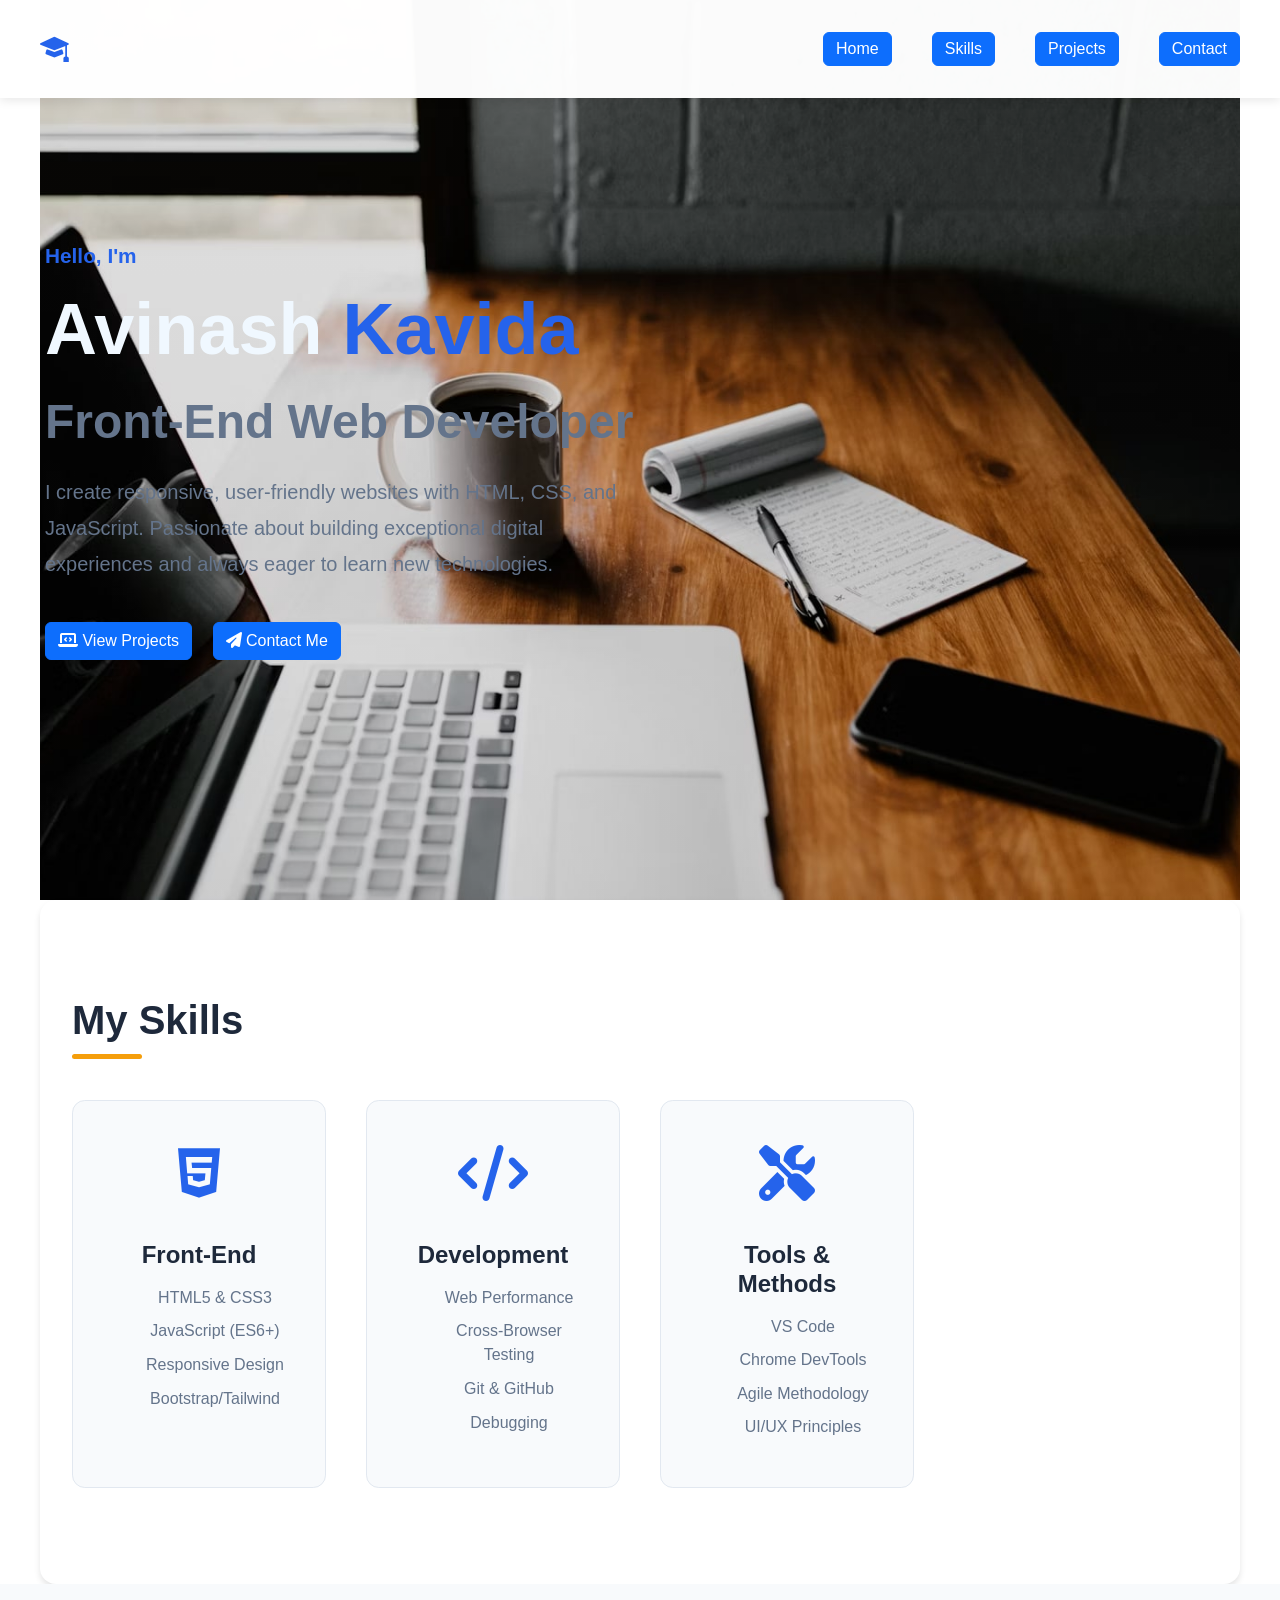
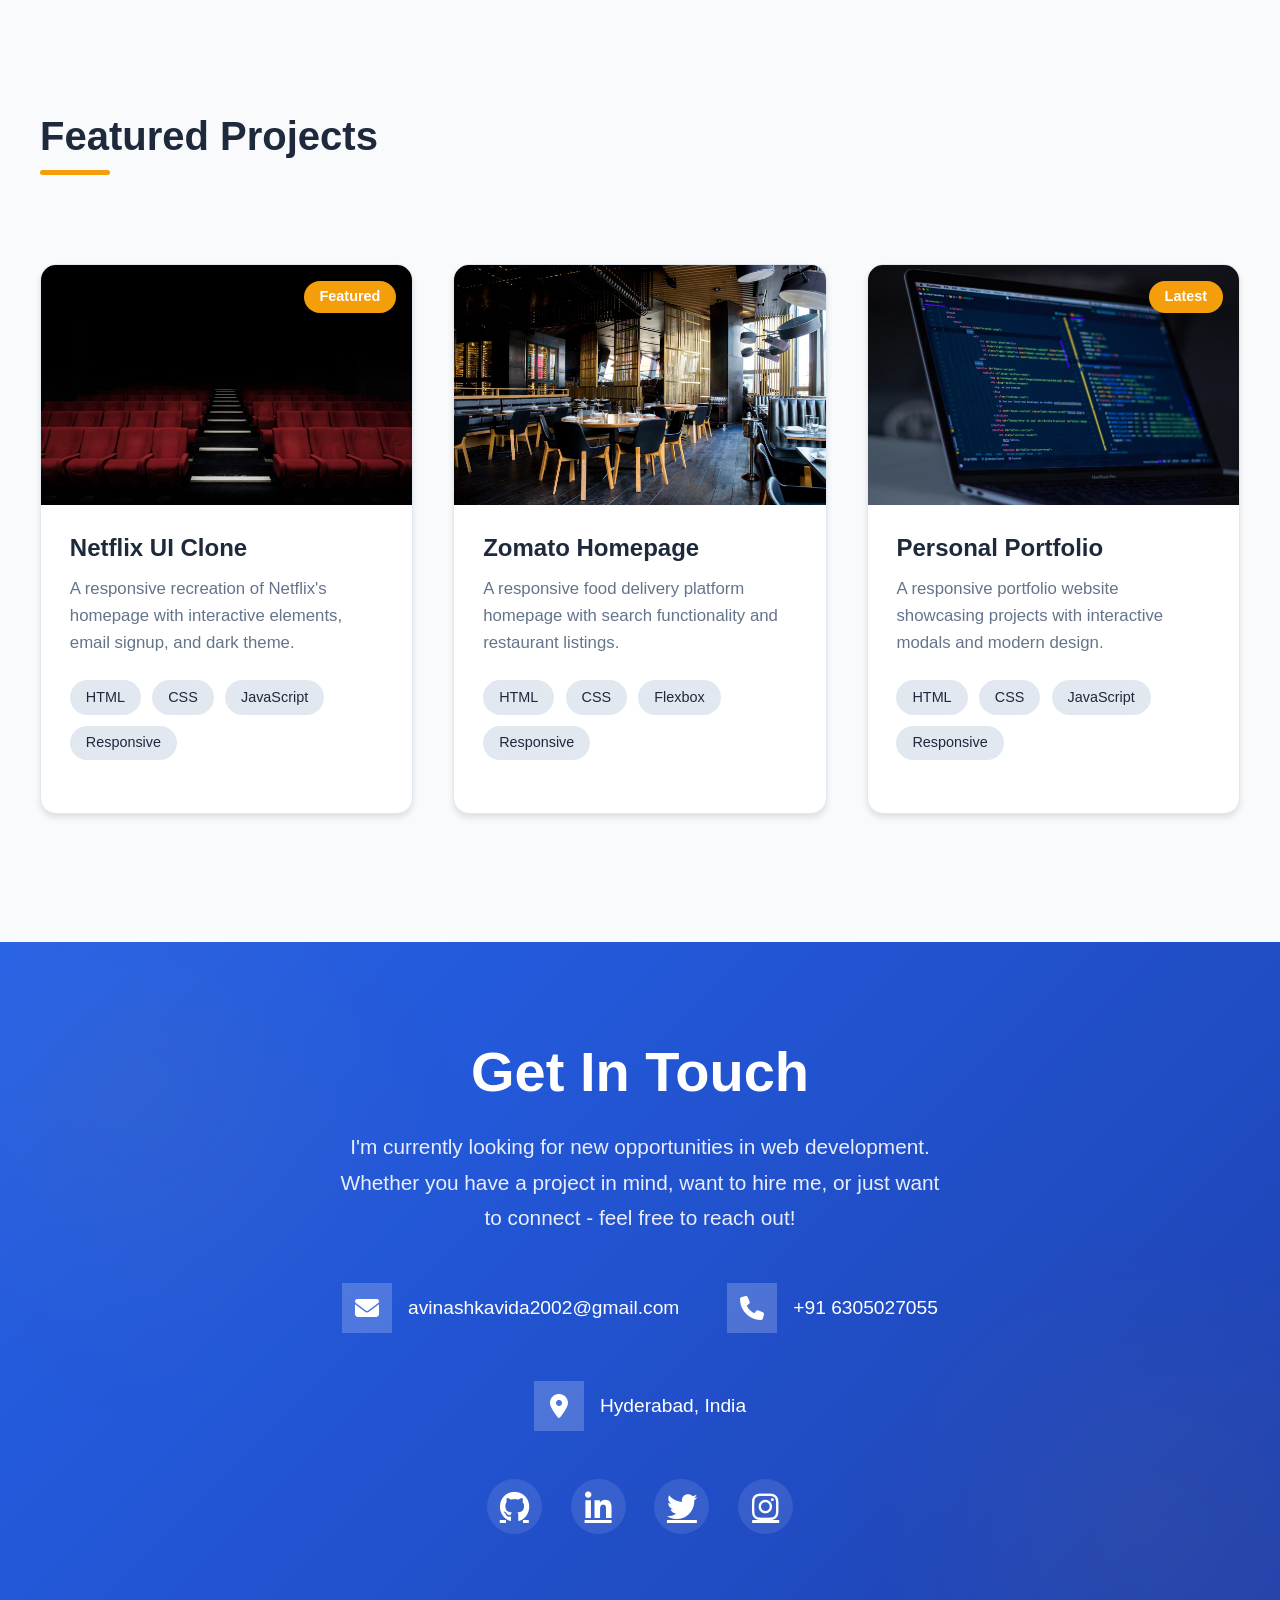
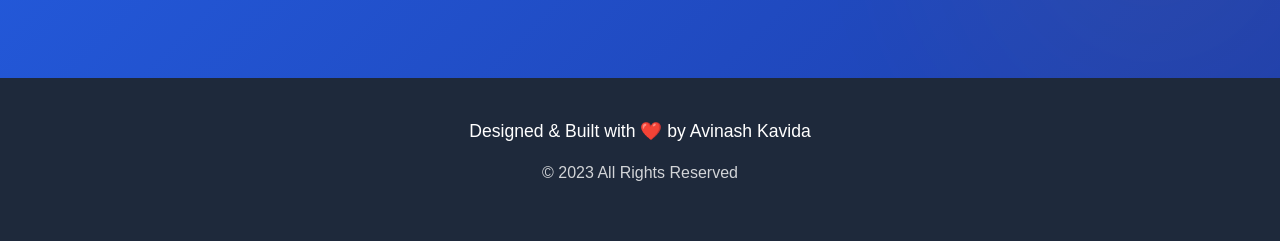
==== portfolio/index.html @ 7bfb9f27 "initial commit" ====
<!DOCTYPE html>
<html lang="en">
<head>
   <meta charset="UTF-8">
    <meta name="viewport" content="width=device-width, initial-scale=1.0">
    <title>Avinash Kavida | Web Developer</title>
    <link rel="stylesheet" href="https://cdnjs.cloudflare.com/ajax/libs/font-awesome/6.4.0/css/all.min.css">
    <link rel="stylesheet" href="/portfolio/style.css">
    <link href="https://cdn.jsdelivr.net/npm/bootstrap@5.3.6/dist/css/bootstrap.min.css" rel="stylesheet" integrity="sha384-4Q6Gf2aSP4eDXB8Miphtr37CMZZQ5oXLH2yaXMJ2w8e2ZtHTl7GptT4jmndRuHDT" crossorigin="anonymous">
    <script src="https://cdn.jsdelivr.net/npm/bootstrap@5.3.6/dist/js/bootstrap.bundle.min.js" integrity="sha384-j1CDi7MgGQ12Z7Qab0qlWQ/Qqz24Gc6BM0thvEMVjHnfYGF0rmFCozFSxQBxwHKO" crossorigin="anonymous"></script>
    <link rel="stylesheet" href="https://cdn.jsdelivr.net/npm/bootstrap-icons@1.10.5/font/bootstrap-icons.css">

</head>
<body>
    <!-- Header -->
     <header>
  <nav class="navbar">
    <div class="logo">
      <i class="bi bi-mortarboard-fill"></i>
        <a href=""></a>
    </div>
    <div class="nav-links">
      <a href="#hero"><button class="btn btn-primary py-1">Home</button></a>
      <a href="#skills"><button class="btn btn-primary py-1">Skills</button></a>
      <a href="#projects"><button class="btn btn-primary py-1">Projects</button></a>
      <a href="#contact"><button class="btn btn-primary py-1">Contact</button></a>
    </div>
  </nav>
</header>
 
     
      <!-- Hero Section -->
    <section id="hero">
        <div class="hero-content">
            <p class="hero-subtitle">Hello, I'm</p>
            <h1 class="hero-title">Avinash <span class="hero-highlight">Kavida</span></h1>
            <h2 class="hero-title" style="font-size: clamp(1.8rem, 5vw, 3rem); color: var(--gray)">
                Front-End Web Developer
            </h2>
            <p class="hero-description">
                I create responsive, user-friendly websites with HTML, CSS, and JavaScript. 
                Passionate about building exceptional digital experiences and always eager to learn new technologies.
            </p>
            <div>
                <a href="#projects" class="btn btn-primary">
                    <i class="fas fa-laptop-code"></i> View Projects
                </a>
                <a href="#contact" class="btn btn-outline btn-primary">
                    <i class="fas fa-paper-plane"></i> Contact Me
                </a>
            </div>
        </div>
    </section>
      <!-- Skills Section -->
    <section id="skills">
        <div class="projects-container">
            <h2 class="section-title">My Skills</h2>
            <div class="skills-grid">
                <div class="skill-card">
                    <div class="skill-icon">
                        <i class="fab fa-html5"></i>
                    </div>
                    <h3 class="skill-title">Front-End</h3>
                    <ul class="skill-list">
                        <li>HTML5 & CSS3</li>
                        <li>JavaScript (ES6+)</li>
                        <li>Responsive Design</li>
                        <li>Bootstrap/Tailwind</li>
                    </ul>
                </div>
                
                <div class="skill-card">
                    <div class="skill-icon">
                        <i class="fas fa-code"></i>
                    </div>
                    <h3 class="skill-title">Development</h3>
                    <ul class="skill-list">
                        <li>Web Performance</li>
                        <li>Cross-Browser Testing</li>
                        <li>Git & GitHub</li>
                        <li>Debugging</li>
                    </ul>
                </div>
                
                <div class="skill-card">
                    <div class="skill-icon">
                        <i class="fas fa-tools"></i>
                    </div>
                    <h3 class="skill-title">Tools & Methods</h3>
                    <ul class="skill-list">
                        <li>VS Code</li>
                        <li>Chrome DevTools</li>
                        <li>Agile Methodology</li>
                        <li>UI/UX Principles</li>
                    </ul>
                </div>
            </div>
        </div>
    </section>
    <!-- Adding for Test-->
    <!-- Projects Section -->
    <section id="projects">
        <div class="projects-container">
            <h2 class="section-title">Featured Projects</h2>
            <div class="projects-grid">
                <!-- Netflix Clone -->
                <div class="project-card" onclick="openModal('netflix')">
                    <div class="project-badge">Featured</div>
                    <div class="project-image">
                        <img src="image/netflix.jpg" alt="">" alt="Netflix Clone">
                        <div class="project-overlay">
                            <h3>View Details</h3>
                        </div>
                    </div>
                    <div class="project-content">
                        <h3 class="project-title">Netflix UI Clone</h3>
                        <p class="project-description">
                            A responsive recreation of Netflix's homepage with interactive elements, 
                            email signup, and dark theme.
                        </p>
                        <div class="project-tech">
                            <span>HTML</span>
                            <span>CSS</span>
                            <span>JavaScript</span>
                            <span>Responsive</span>
                        </div>
                    </div>
                </div>

                <!-- Zomato Clone -->
                <div class="project-card" onclick="openModal('zomato')">
                    <div class="project-image">
                        <img src="image/zomato.jpg" alt="Zomato Clone">
                        <div class="project-overlay">
                            <h3>View Details</h3>
                        </div>
                    </div>
                    <div class="project-content">
                        <h3 class="project-title">Zomato Homepage</h3>
                        <p class="project-description">
                            A responsive food delivery platform homepage with search functionality 
                            and restaurant listings.
                        </p>
                        <div class="project-tech">
                            <span>HTML</span>
                            <span>CSS</span>
                            <span>Flexbox</span>
                            <span>Responsive</span>
                        </div>
                    </div>
                </div>

                <!-- Portfolio -->
                <div class="project-card" onclick="openModal('portfolio')">
                    <div class="project-badge">Latest</div>
                    <div class="project-image">
                        <img src="image/Portfolio.jpg" alt="Portfolio">
                        <div class="project-overlay">
                            <h3>View Details</h3>
                        </div>
                    </div>
                    <div class="project-content">
                        <h3 class="project-title">Personal Portfolio</h3>
                        <p class="project-description">
                            A responsive portfolio website showcasing projects with interactive modals 
                            and modern design.
                        </p>
                        <div class="project-tech">
                            <span>HTML</span>
                            <span>CSS</span>
                            <span>JavaScript</span>
                            <span>Responsive</span>
                        </div>
                    </div>
                </div>
            </div>
        </div>
    </section>
    <!-- Project Modals -->
    <!-- Netflix Modal -->
     <div id="netflix-modal" class="modal">
        <div class="modal-content">
            <div class="modal-header">
                <h3 class="modal-title"><i class="fab fa-netflix"></i> Netflix UI Clone</h3>
                <button class="close-modal" onclick="closeModal()">&times;</button>
            </div>
            <div class="modal-body">
                 <img src="image/netflix.jpg" alt="Netflix Clone" class="modal-image">
                <p class="modal-description">
                    This Netflix UI Clone is a responsive recreation of the Netflix homepage built with pure HTML, CSS, and JavaScript. 
                    The project features a dark theme interface, responsive navigation, hero section with call-to-action, 
                    and an email signup form with validation.
                </p>
                <div class="details-grid">
                    <div class="details-card">
                        <h3><i class="fas fa-star"></i> Key Features</h3>
                        <ul>
                            <li>Fully responsive design for all devices</li>
                            <li>Interactive navigation menu with hover effects</li>
                            <li>Hero section with gradient overlay and call-to-action</li>
                            <li>Email signup form with validation</li>
                            <li>Language selection dropdown</li>
                            <li>Dark theme UI matching Netflix's branding</li>
                        </ul>
                    </div>
                    <div class="details-card">
                        <h3><i class="fas fa-cog"></i> Technologies Used</h3>
                        <ul>
                            <li>HTML5 for semantic structure</li>
                            <li>CSS3 for styling with Flexbox</li>
                            <li>JavaScript for interactive elements</li>
                            <li>Media queries for responsiveness</li>
                            <li>Font Awesome for icons</li>
                        </ul>
                    </div>
                </div>
                <div class="project-tech" style="justify-content: center; margin-bottom: 2.5rem;">
                    <span>HTML5</span>
                    <span>CSS3</span>
                    <span>JavaScript</span>
                    <span>Responsive Design</span>
                    <span>Flexbox</span>
                </div>
                <div class="modal-links">
                    <a href="#" class="modal-link demo">
                        <i class="fas fa-external-link-alt"></i> Live Demo
                    </a>
                    <a href="#" class="modal-link code">
                        <i class="fab fa-github"></i> Source Code
                    </a>
                </div>
            </div>
        </div>
     </div>
     <!-- Zomato Modal -->
      <div id="zomato-modal" class="modal">
        <div class="modal-content">
            <div class="modal-header">
                <h3 class="modal-title"><i class="fas fa-utensils"></i> Zomato Homepage</h3>
                <button  class="close-modal" onclick="closeModal()">&times;</button>
            </div>
            <div class="modal-body">
                <img src="image/zomato.jpg" alt="Zomato Clone" class="modal-image">
                <p class="modal-description">
                    This Zomato Homepage Clone is a responsive recreation of the popular food delivery platform's interface. 
                    The project includes a search functionality, restaurant categories, featured sections, 
                    and a clean food-focused design with proper spacing and typography.
                </p>
                <div  class="details-grid">
                    <div class="details-card">
                        <h3><i class="fas fa-star"></i> Key Features</h3>
                        <ul>
                           <li>Fully responsive layout with Flexbox</li>
                            <li>Search functionality with filters</li>
                            <li>Restaurant category sections</li>
                            <li>Featured restaurants with ratings</li>
                            <li>Location-based restaurant discovery</li>
                            <li>Clean, food-focused UI design</li>
                        </ul>
                    </div>
                    <div class="details-card">
                        <h3><i class="fas fa-cog"></i> Technologies Used</h3>
                        <ul>
                            <li>HTML5 for semantic structure</li>
                            <li>CSS3 with Flexbox for layout</li>
                            <li>JavaScript for interactive elements</li>
                            <li>Responsive design principles</li>
                            <li>Google Fonts for typography</li>
                        </ul>
                    </div>
                </div>
                <div class="project-tech" style="justify-content: center; margin-bottom: 2.5rem;">
                    <span>HTML5</span>
                    <span>CSS3</span>
                    <span>Flexbox</span>
                    <span>Responsive Design</span>
                    <span>UI Design</span>
                </div>
                <div class="modal-links">
                    <a href="#" class="modal-link demo">
                        <i class="fas fa-external-link-alt"></i> Live Demo
                    </a>
                    <a href="#" class="modal-link code">
                        <i class="fab fa-github"></i> Source Code
                    </a>
                </div>
            </div>
        </div>
      </div>
       <!-- Portfolio Modal -->
         <div id="portfolio-modal" class="modal">
        <div class="modal-content">
            <div class="modal-header">
                <h3 class="modal-title"><i class="fas fa-briefcase"></i> Personal Portfolio</h3>
                <button class="close-modal" onclick="closeModal()">&times;</button>
            </div>
            <div class="modal-body">
                <img src="image/Portfolio.jpg" alt="Portfolio" class="modal-image">
                <p class="modal-description">
                    This Personal Portfolio website showcases my projects and skills as a web developer. 
                    It features a modern design with smooth animations, interactive project modals, 
                    responsive layout, and a contact section. Built with pure HTML, CSS, and JavaScript.
                </p>
                
                <div class="details-grid">
                    <div class="details-card">
                        <h3><i class="fas fa-star"></i> Key Features</h3>
                        <ul>
                            <li>Fully responsive design for all devices</li>
                            <li>Interactive project cards with hover effects</li>
                            <li>Detailed project modals with animations</li>
                            <li>Smooth scrolling navigation</li>
                            <li>Skills section with animated cards</li>
                            <li>Contact form with validation</li>
                        </ul>
                    </div>
                    
                    <div class="details-card">
                        <h3><i class="fas fa-cog"></i> Technologies Used</h3>
                        <ul>
                            <li>HTML5 semantic markup</li>
                            <li>CSS3 with Flexbox and Grid</li>
                            <li>JavaScript for interactivity</li>
                            <li>CSS animations and transitions</li>
                            <li>Font Awesome icons</li>
                        </ul>
                    </div>
                </div>
                
                <div class="project-tech" style="justify-content: center; margin-bottom: 2.5rem;">
                    <span>HTML5</span>
                    <span>CSS3</span>
                    <span>JavaScript</span>
                    <span>Responsive Design</span>
                    <span>UI/UX</span>
                </div>
                
                <div class="modal-links">
                    <a href="#" class="modal-link demo">
                        <i class="fas fa-external-link-alt"></i> Live Demo
                    </a>
                    <a href="#" class="modal-link code">
                        <i class="fab fa-github"></i> Source Code
                    </a>
                </div>
            </div>
        </div>
    </div>
    <!-- Contact Section -->
     <section id="contact">
        <div class="bg-pattern"></div>
        <div class="contact-container">
            <h2 class="contact-title">Get In Touch</h2>
            <p class="contact-description">
                I'm currently looking for new opportunities in web development. Whether you have a project in mind, 
                want to hire me, or just want to connect - feel free to reach out!
            </p>
            <div class="contact-info">
                <div class="contact-item">
                    <i class="fas fa-envelope"></i>
                    <span>avinashkavida2002@gmail.com</span>
                </div>
                <div class="contact-item">
                    <i class="fas fa-phone"></i>
                    <span>+91 6305027055</span>

                </div>
                <div class="contact-item">
                    <i class="fas fa-map-marker-alt"></i>
                    <span>Hyderabad, India</span>
                </div>
            </div>
            <div class="social-links">
                <a href="#"><i class="fab fa-github"></i></a>
                <a href="#"><i class="fab fa-linkedin-in"></i></a>
                <a href="#"><i class="fab fa-twitter"></i></a>
                <a href="#"><i class="fab fa-instagram"></i></a>
            </div>
        </div>
     </section>
     <!-- Footer -->
    <footer>
        <p class="footer-text">Designed & Built with ❤️ by Avinash Kavida</p>
        <p class="copyright">© 2023 All Rights Reserved</p>
    </footer>
    <script>
          // Close mobile menu when clicking a link
          document.querySelectorAll('.nav-links a').forEach(link => {
            link.addEventListener('click', () => {
                navLinks.classList.remove('show');
                 });
        });
        // Smooth scrolling for anchor links
        document.querySelectorAll('a[href^="#"]').forEach(anchor => {
            anchor.addEventListener('click', function(e) {
                e.preventDefault();
                
                const targetId = this.getAttribute('href');
                const targetElement = document.querySelector(targetId);
                
                window.scrollTo({
                    top: targetElement.offsetTop - 80,
                    behavior: 'smooth'
                });
            });
        });
        // Header scroll effect
        window.addEventListener('scroll', () => {
            if (window.scrollY > 100) {
                header.classList.add('scrolled');
            } else {
                header.classList.remove('scrolled');
            }
        });
        
        // Modal functionality
        function openModal(project) {
            document.getElementById(`${project}-modal`).style.display = 'block';
            document.body.style.overflow = 'hidden';
        }
        
        function closeModal() {
            document.querySelectorAll('.modal').forEach(modal => {
                modal.style.display = 'none';
            });
            document.body.style.overflow = 'auto';
        }
        
        // Close modal when clicking outside
        window.addEventListener('click', (e) => {
            if (e.target.classList.contains('modal')) {
                closeModal();
            }
        });
        
        // Animation on scroll
        const animateOnScroll = () => {
            const elements = document.querySelectorAll('.project-card, .skill-card');
            
            elements.forEach(element => {
                const elementPosition = element.getBoundingClientRect().top;
                const screenPosition = window.innerHeight / 1.3;
                
                if(elementPosition < screenPosition) {
                    element.style.opacity = '1';
                    element.style.transform = 'translateY(0)';
                }
            });
        };
        
        // Set initial state for animation
        window.addEventListener('load', () => {
            document.querySelectorAll('.project-card, .skill-card').forEach(el => {
                el.style.opacity = '0';
                el.style.transform = 'translateY(20px)';
                el.style.transition = 'all 0.6s ease-out';
            });
            
            setTimeout(animateOnScroll, 300);
        });
        
        window.addEventListener('scroll', animateOnScroll);

    </script>
</body>
</html>
---- portfolio/style.css ----
:root {
            --primary: #2563eb;
            --primary-dark: #1e40af;
            --secondary: #1e293b;
            --accent: #f59e0b;
            --light: #f8fafc;
            --dark: #1e293b;
            --gray: #64748b;
            --light-gray: #e2e8f0;
            --success: #10b981;
            --transition: all 0.3s ease;
            --shadow: 0 4px 6px rgba(0, 0, 0, 0.1);
            --shadow-lg: 0 10px 25px rgba(0, 0, 0, 0.2);
        }

        * {
            margin: 0;
            padding: 0;
            box-sizing: border-box;
            font-family: 'Inter', 'Segoe UI', Tahoma, Geneva, Verdana, sans-serif;
        }

        body {
            background-color: var(--light);
            color: var(--dark);
            line-height: 1.6;
            overflow-x: hidden;
        }

        /* Header Styles */
        header {
            position: fixed;
            top: 0;
            width: 100%;
            background-color: rgba(255, 255, 255, 0.98);
            box-shadow: 0 2px 10px rgba(0, 0, 0, 0.1);
            z-index: 1000;
            padding: 1.2rem 2rem;
            transition: var(--transition);
        }

        .scrolled {
            padding: 0.8rem 2rem;
            backdrop-filter: blur(10px);
            background-color: rgba(255, 255, 255, 0.95);
        }

        nav {
            display: flex;
            justify-content: space-between;
            align-items: center;
            max-width: 1200px;
            margin: 0 auto;
            
        }

        .logo {
            font-size: 1.8rem;
            font-weight: 700;
            color: var(--primary);
            display: flex;
            align-items: center;
            gap: 0.5rem;
        }

        .logo span {
            color: var(--secondary);
        }

        .nav-links {
            display: flex;
            gap: 2.5rem;
        }

        .nav-links a {
            color: var(--dark);
            text-decoration: none;
            font-weight: 500;
            font-size: 1.1rem;
            position: relative;
            transition: var(--transition);
        }

        .nav-links a::after {
            content: '';
            position: absolute;
            bottom: -5px;
            left: 0;
            width: 0;
            height: 3px;
            background-color: var(--primary);
            transition: var(--transition);
        }

        .nav-links a:hover {
            color: var(--primary);
        }

        .nav-links a:hover::after {
            width: 100%;
        }

        .hamburger {
            display: none;
            cursor: pointer;
            font-size: 1.8rem;
            color: var(--primary);
        }

        /* Hero Section */
        #hero {
            min-height: 100vh;
             padding: 8rem 2rem 4rem;
             align-items: center;
          background: linear-gradient(rgba(0, 0, 0, 0.10), rgba(0, 0, 0, 0.15)), 
                        url('image/img.jpg') no-repeat center center/cover;
          

            max-width: 1200px;
            margin: 0 auto;
            display: flex;
            padding: 5px;
        }
        .hero-content{
            max-width: 800px;
        }
        .hero-subtitle{
            color: var(--primary);
            font-size: 1.3rem   ;
            margin-bottom: 1rem;
            font-weight: 600;
            display: flex;
            align-items: center;
            gap: 0.8rem;
        }
        .hero-subtitle::before{
            display: block;
            width: 20px;
            height: 2px;
            background-color: var(--primary);
        }
        .hero-title{
            font-size:clamp(3rem, 8vw,4.5rem);
            font-weight: 800;
            color: aliceblue;
            margin-bottom: 1.5rem;
            line-height: 1.15;
        }
        .hero-highlight{
            color: var(--primary);
            position: relative;
        }
        .hero-highlight::after{
            content: '';
            position: absolute;
            bottom: 5px;
            left: 0;
            width: 100%;
            height: 12px;
            background-color: rgba(37, 99, 235, 0.2);
            z-index: -1;
        }
        .hero-description{
            color: var(--gray);
            font-size: 1.25rem;
            max-width: 600px;
            margin-bottom: 2.5rem;
            line-height: 1.8;
        }
        .btn {
            display: inline-block;
            background-color: var(--primary);
            color: white;
            padding: 12px 30px;
            border-radius: 5px;
            text-decoration: none;
            font-weight: bold;
            transition: all 0.3s;
            border: 2px solid var(--primary);
        }
        .btn:hover{
            background-color:var(--primary-dark);
            transform: translateY(-3px);
            box-shadow: var(--shadow-lg);
        }
        .btn-outline{
            background-color: transparent;
            color: var(--primary);
            margin-left: 1rem;
        }
        .btn-outline:hover{
             background-color: rgba(37, 99, 235, 0.1);

        }
        /* Skills Section */
        #skills {
            padding: 6rem 2rem;
            max-width: 1200px;
            margin: 0 auto;
            background-color: white;
            border-radius: 1rem;
            box-shadow: var(--shadow);
        }

        .section-title {
            font-size: 2.5rem;
            font-weight: 700;
            margin-bottom: 3.5rem;
            position: relative;
            display: inline-block;
            color: var(--secondary);
        }

        .section-title::after {
            content: '';
            position: absolute;
            bottom: -15px;
            left: 0;
            width: 70px;
            height: 5px;
            background-color: var(--accent);
            border-radius: 3px;
        }

        .skills-grid {
            display: grid;
            grid-template-columns: repeat(auto-fill, minmax(250px, 1fr));
            gap: 2.5rem;
        }

        .skill-card {
            background-color: var(--light);
            border-radius: 0.8rem;
            padding: 2rem;
            text-align: center;
            transition: var(--transition);
            border: 1px solid var(--light-gray);
        }

        .skill-card:hover {
            transform: translateY(-10px);
            box-shadow: var(--shadow-lg);
            border-color: var(--primary);
        }

        .skill-icon {
            font-size: 3.5rem;
            color: var(--primary);
            margin-bottom: 1.5rem;
        }

        .skill-title {
            font-size: 1.5rem;
            font-weight: 700;
            margin-bottom: 1rem;
            color: var(--secondary);
        }

        .skill-list {
            list-style: none;
            text-align: center;
        }

        .skill-list li {
            margin-bottom: 0.6rem;
            color: var(--gray);
        }

        /* Projects Section */
        #projects {
            padding: 8rem 2rem;
            background-color: var(--light);
        }

        .projects-container {
            max-width: 1200px;
            margin: 0 auto;
        }

        .projects-grid {
            display: grid;
            grid-template-columns: repeat(auto-fill, minmax(350px, 1fr));
            gap: 2.5rem;
            margin-top: 3rem;
        }

        .project-card {
            background-color: white;
            border-radius: 1rem;
            overflow: hidden;
            box-shadow: var(--shadow);
            transition: var(--transition);
            border: 1px solid var(--light-gray);
            cursor: pointer;
            position: relative;
        }

        .project-card:hover {
            transform: translateY(-10px);
            box-shadow: var(--shadow-lg);
            border-color: var(--primary);
        }

        .project-badge {
            position: absolute;
            top: 1rem;
            right: 1rem;
            background-color: var(--accent);
            color: white;
            padding: 0.3rem 1rem;
            border-radius: 20px;
            font-weight: 600;
            font-size: 0.9rem;
            z-index: 2;
        }

        .project-image {
            height: 240px;
            overflow: hidden;
            position: relative;
        }

        .project-image img {
            width: 100%;
            height: 100%;
            object-fit: cover;
            transition: transform 0.5s;
        }

        .project-card:hover .project-image img {
            transform: scale(1.1);
        }

        .project-overlay {
            position: absolute;
            top: 0;
            left: 0;
            width: 100%;
            height: 100%;
            background: linear-gradient(to top, rgba(0,0,0,0.8), transparent);
            display: flex;
            align-items: flex-end;
            padding: 1.5rem;
            opacity: 0;
            transition: var(--transition);
        }

        .project-card:hover .project-overlay {
            opacity: 1;
        }

        .project-content {
            padding: 1.8rem;
        }

        .project-title {
            font-size: 1.5rem;
            font-weight: 700;
            margin-bottom: 0.8rem;
            color: var(--secondary);
        }

        .project-description {
            color: var(--gray);
            margin-bottom: 1.5rem;
            font-size: 1.05rem;
            line-height: 1.6;
        }

        .project-tech {
            display: flex;
            flex-wrap: wrap;
            gap: 0.7rem;
            margin-bottom: 1.5rem;
        }

        .project-tech span {
            background-color: var(--light-gray);
            color: var(--dark);
            padding: 0.4rem 1rem;
            border-radius: 30px;
            font-size: 0.9rem;
            font-weight: 500;
        }
         /* Modal Styles */
         .modal{
            display: none;
            position: fixed;
            top: 0;
            left: 0;
            width: 100%;
            height: 100%;
            background-color: rgba(0, 0, 0, 0.9);
            z-index: 2000;
            overflow-y: auto;
            padding: 2rem;
            box-sizing: border-box;

            
         }
         .modal-content{
            background-color: white;
            max-width: 900px;
             margin: 3rem auto;
            border-radius: 1rem;
            overflow: hidden;
            box-shadow: var(--shadow-lg);
            animation: modalFadeIn 0.4s ease-out;
         }
         @keyframes modalFadeIn{
            from { opacity: 0; transform: translateY(-30px); }
            to { opacity: 1; transform: translateY(0); }
         }
         .modal-header{
            padding:1.8rem;
            background: linear-gradient(135deg, var(--primary), var(--primary-dark));
            color: white;
            display: flex;
            justify-content: space-between;
            align-items: center;
         }
         .modal-title{
            font-size: 1.8rem;
            font-weight: 700;
            display: flex;
            align-items: center;
            gap: 1rem;
         }
         .modal-title i {
            color: var(--accent);
        }
        .close-modal{
            background: none;
            border: none;
            color: white;
            font-size: 2rem;
            cursor: pointer;
            transition: transform 0.3s;
            width: 40px;
            height: 40px;
            display: flex;
            align-items: center;
            justify-content: center;
            border-radius: 50%;
        }
        .close-modal:hover{
            transform: rotate(90deg);
            background-color: rgba(255, 255, 255, 0.1);
        }
        .modal-body{
            padding: 2.5rem;
        }
        .modal-image{
            width: 100%;
            height: 400px;
            object-fit: cover;
            border-radius: 0.5rem;
            margin-bottom: 2rem;
            box-shadow: var(--shadow);
        }
        .modal-description {
            color: var(--dark);
            margin-bottom: 2rem;
            line-height: 1.8;
            font-size: 1.1rem;
        }
        .details-grid{
            display: grid;
            grid-template-columns: repeat(auto-fit, minmax(300px, 1fr));
            gap: 2rem;
            margin-bottom: 2.5rem;
        }
        .details-card {
            background-color: var(--light);
            border-radius: 0.8rem;
            padding: 1.8rem;
            box-shadow: var(--shadow);
        }
         .details-card h3{
            color: var(--primary);
            margin-bottom: 1.2rem;
            display: flex;
            align-items: center;
            gap: 0.8rem;
         }
         .details-card ul{
             list-style: none;
         }
         .details-card li{
            margin-bottom: 0.8rem;
            padding-left: 2rem;
            position: relative;
         }
         .details-card li::before{
            content: '✓';
            position: absolute;
            left: 0;
            color: var(--success);
            font-weight: bold;
         }
         .modal-links{
            display: flex;
            gap: 1.5rem;
            justify-content: center;
         }
         .modal-link {
             display: inline-flex;
            align-items: center;
            gap: 0.8rem;
            padding: 1rem 2.2rem;
            border-radius: 0.5rem;
            text-decoration: none;
            font-weight: 600;
            transition: var(--transition);
            font-size: 1.1rem;
         }
         .modal-link.demo {
             background: linear-gradient(135deg, var(--primary), var(--primary-dark));
            color: white;
            box-shadow: 0 4px 15px rgba(37, 99, 235, 0.4);
         }
         .modal-link.code{
            background-color: var(--secondary);
            color: white;
         }
         .modal-link:hover{
            transform: translateY(-3px);
            box-shadow: var(--shadow-lg);
         }
         /* Contact Section */
         #contact {
            padding: 6rem 2rem;
            background: linear-gradient(135deg, var(--primary), var(--primary-dark));
            color: white;
            text-align: center;
            position: relative;
            overflow: hidden;
         }
         .contact-container{
            max-width: 800px;
            margin: 0 auto;
            position: relative;
            z-index: 2;
         }
         .contact-title{
            font-size: clamp(2.5rem, 5vw, 3.5rem);
            font-weight: 800;
            margin-bottom: 1.5rem;
         }
         .contact-description{
            font-size: 1.3rem;
            max-width: 600px;
            margin: 0 auto 3rem;
            opacity: 0.9;
            line-height: 1.7;
         }
         .contact-info {
            display: flex;
            justify-content: center;
            gap: 3rem;
            margin-bottom: 3rem;
            flex-wrap: wrap;
         }
         .contact-item {
            display: flex;
            align-items: center;
            gap: 1rem;
            font-size: 1.2rem;
         }
         .contact-item i{
            background-color: rgba(255, 255, 255, 0.2);
            width: 50px;
            height: 50px;
            display: flex;
            align-items: center;
            justify-content: center;
            font-size: 1.5rem;
         }
         .social-links{
            display: flex;
            justify-content: center;
            gap: 1.8rem;
            margin-bottom: 3rem;
         }
         .social-links a{
            display: flex;
            align-items: center;
            justify-content: center;
            width: 55px;
            height: 55px;
            border-radius: 50%;
             background-color: rgba(255, 255, 255, 0.1);
             color: white;
             font-size: 1.9rem;
             transition: var(--transition);
         }
         .social-links a:hover{
            background-color: white;
            color: var(--primary);
            transform: translateY(-5px);
         }
         .bg-pattern{
            position: absolute;
            top: 0;
            left: 0;
            width: 100%;
            height: 100%;
            opacity: 0.05;
            background: 
                radial-gradient(circle at 10% 20%, var(--accent), transparent 25%),
                radial-gradient(circle at 90% 80%, var(--accent), transparent 25%);
         }
         /* Footer */
         footer{
            text-align: center;
            padding: 2.5rem;
            background-color: var(--secondary);
            color: white;
         }
         .footer-text{
            font-size: 1.1rem;
            margin-bottom: 1rem;
         }
         .copyright{
            font-size: 1rem;
            opacity: 0.8;
         }
         /* Responsive Design */
         @media (max-width: 992px){
            .nav-links {
                gap: 1.8rem;
            }
            .details-grid {
                grid-template-columns: 1fr;
            }
         }
          @media (max-width: 768px) {
            header {
                padding: 1rem 1.5rem;
            }
            .scrolled{
                padding: 0.7rem 1.5rem;
            }
            .nav-links {
                display: none;
                position: fixed;
                top: 80px;
                left: 0;
                width: 100%;
                background-color: white;
                flex-direction: column;
                align-items: center;
                padding: 2rem 0;
                box-shadow: 0 10px 15px rgba(0, 0, 0, 0.1);
                gap: 1.5rem;
            }
            .nav-links.show {
                display: flex;
            }

            .hamburger {
                display: block;
            }

            #hero {
                padding: 7rem 1.5rem 4rem;
            }
            
            .btn-outline {
                margin-left: 0;
                margin-top: 1rem;
            }

            #skills, #projects, #contact {
                padding: 4rem 1.5rem;
            }
            
            .modal-body {
                padding: 1.8rem;
            }
            
            .modal-image {
                height: 250px;
            }
            
            .modal-links {
                flex-direction: column;
                align-items: center;
            }
            
            .contact-info {
                flex-direction: column;
                gap: 1.5rem;
                align-items: center;
            }
        }
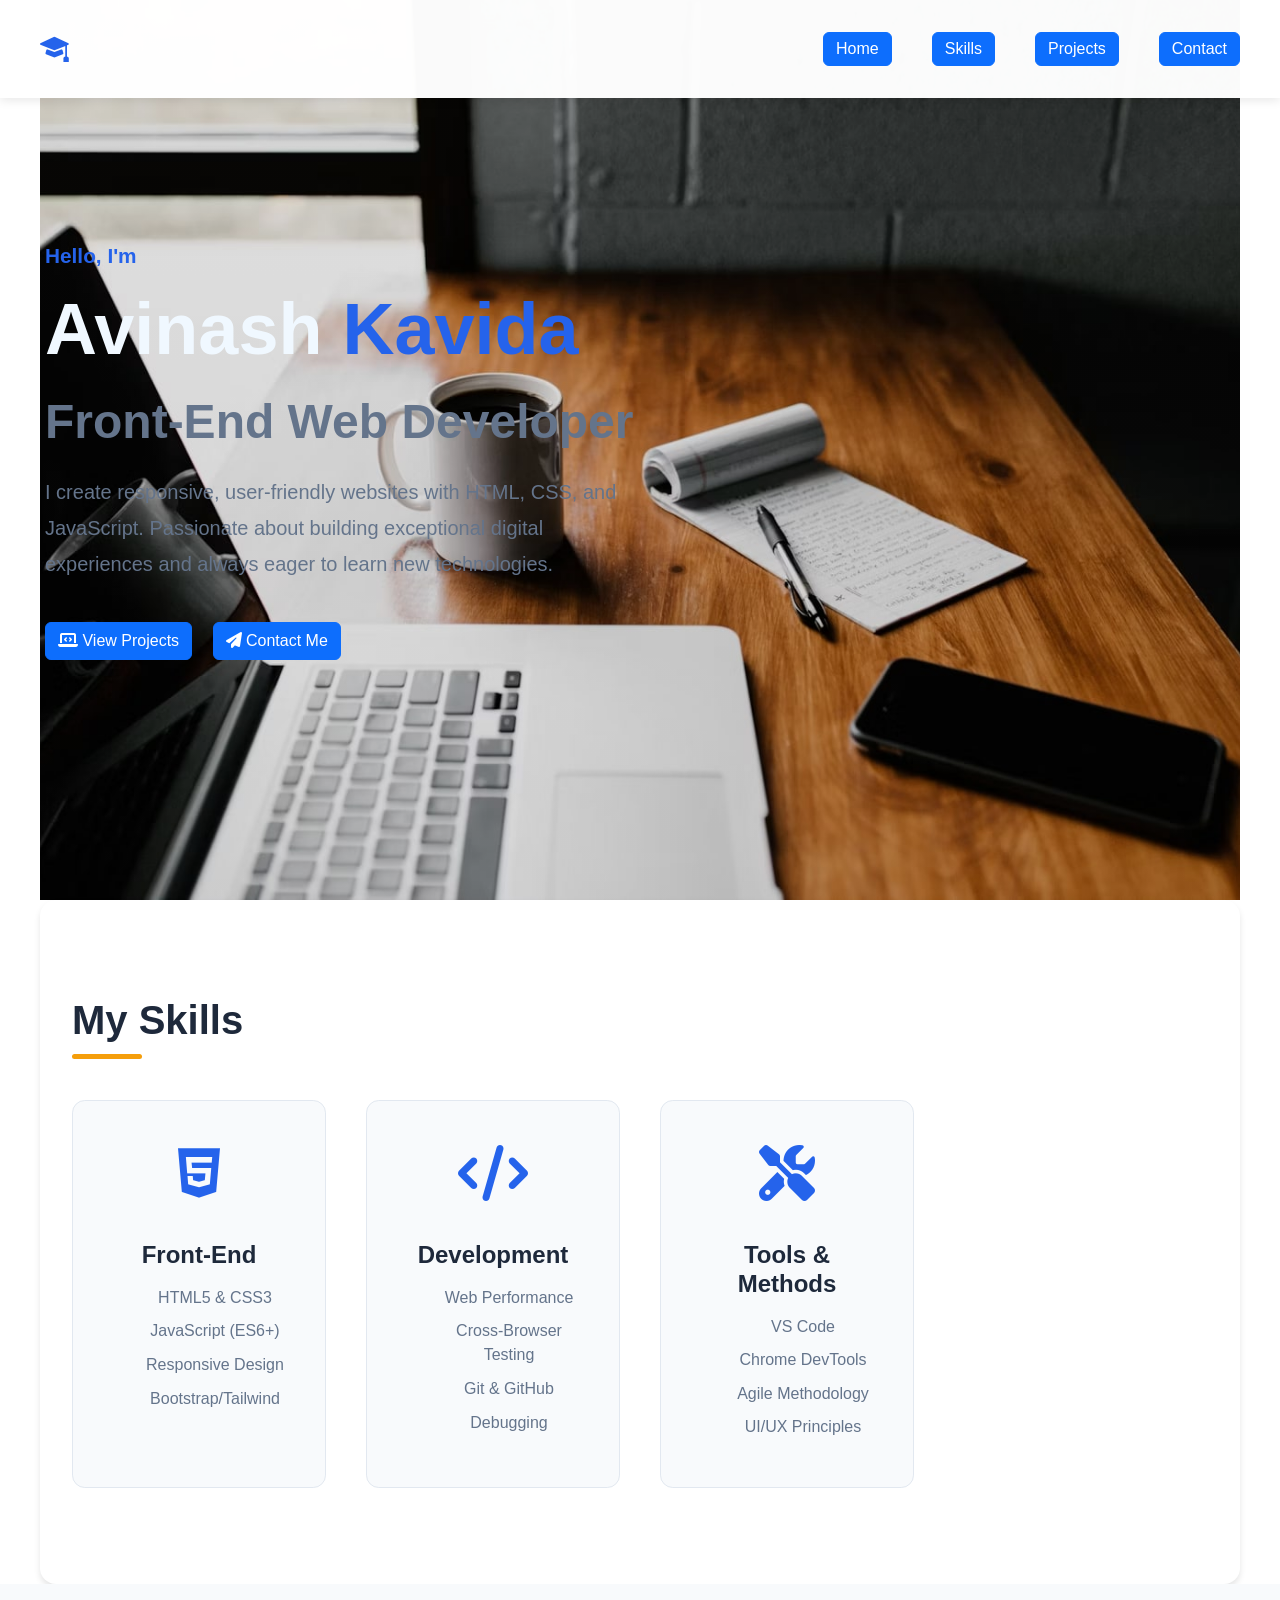
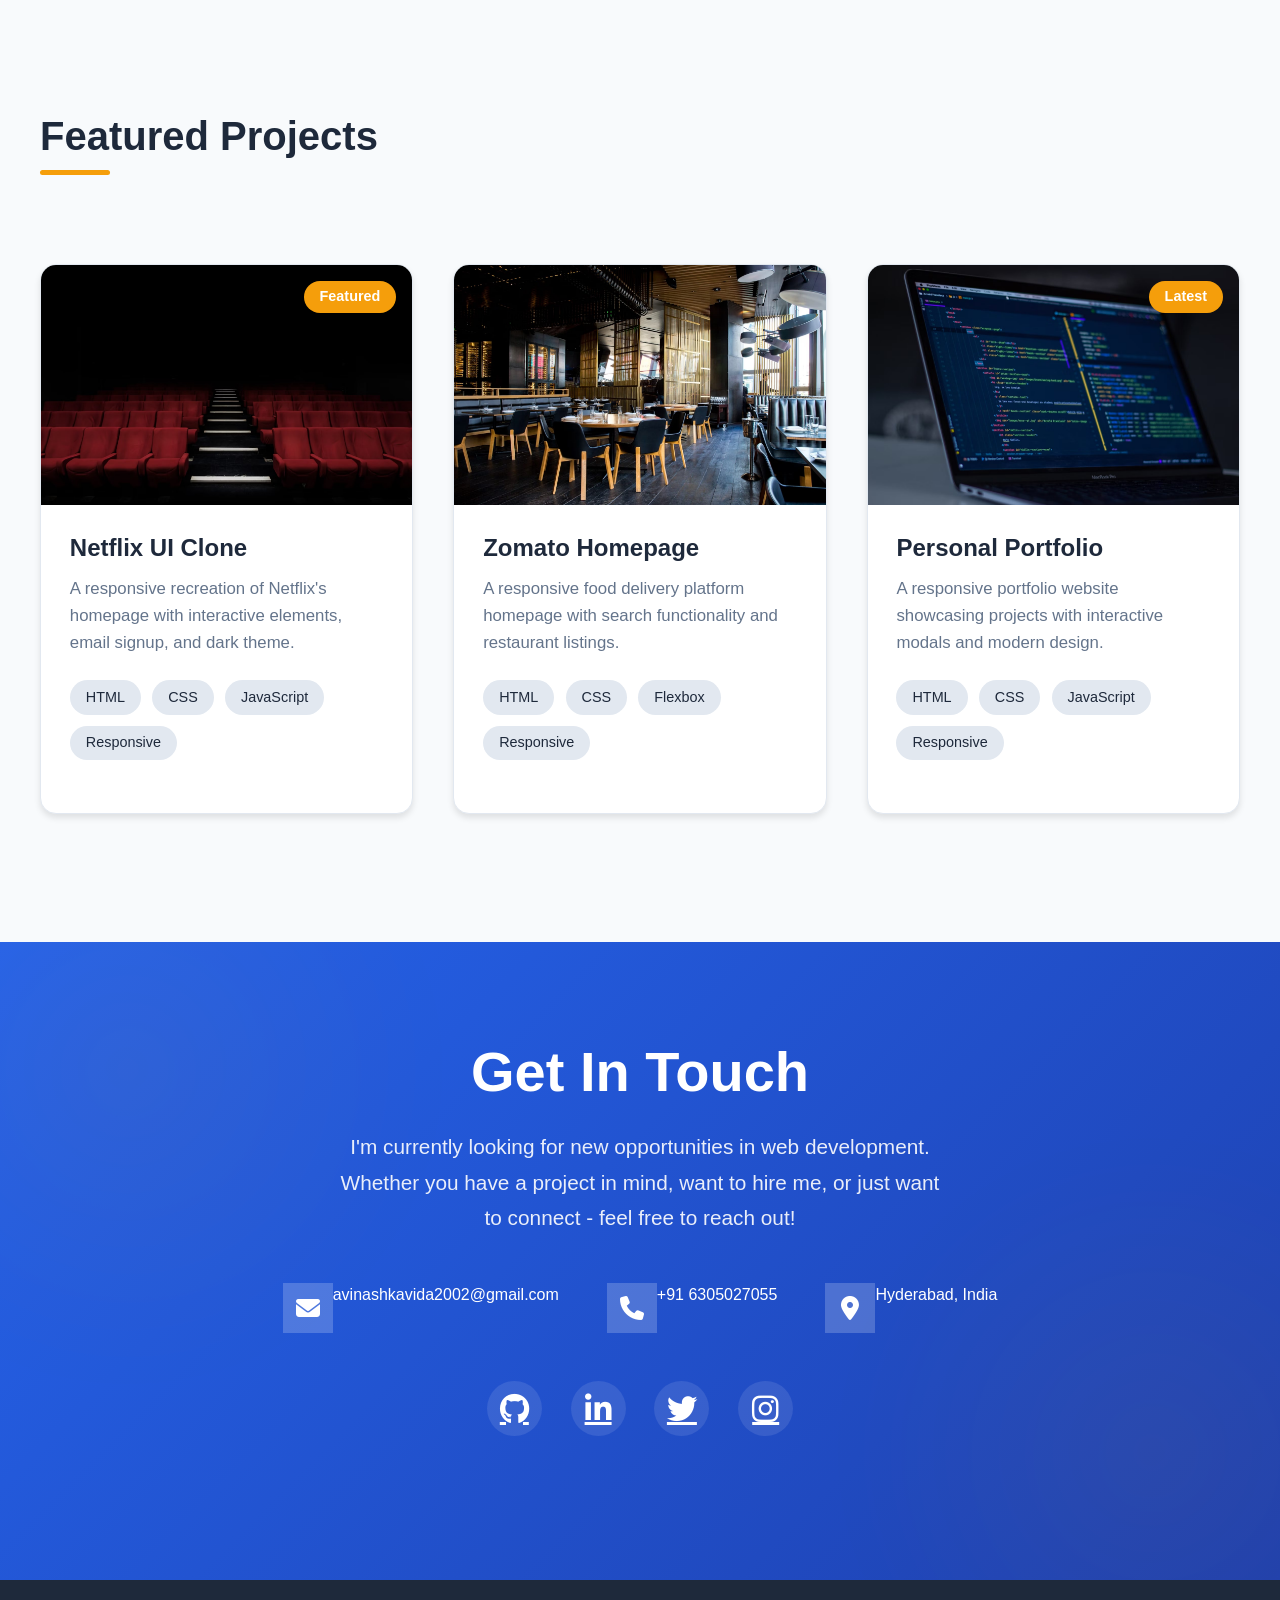
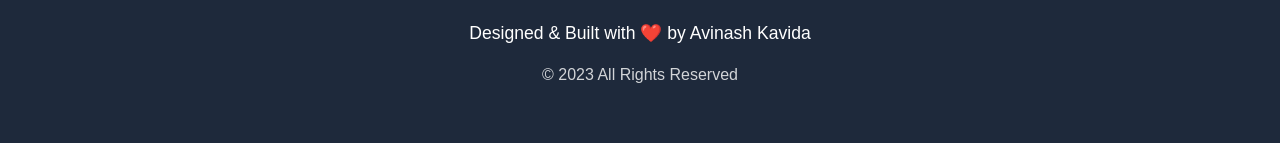
==== commit 633d9773: "avi" ====
--- a/portfolio/index.html
+++ b/portfolio/index.html
@@ -5,7 +5,7 @@
     <meta name="viewport" content="width=device-width, initial-scale=1.0">
     <title>Avinash Kavida | Web Developer</title>
     <link rel="stylesheet" href="https://cdnjs.cloudflare.com/ajax/libs/font-awesome/6.4.0/css/all.min.css">
-    <link rel="stylesheet" href="/portfolio/style.css">
+    <link rel="stylesheet" href="./style.css">
     <link href="https://cdn.jsdelivr.net/npm/bootstrap@5.3.6/dist/css/bootstrap.min.css" rel="stylesheet" integrity="sha384-4Q6Gf2aSP4eDXB8Miphtr37CMZZQ5oXLH2yaXMJ2w8e2ZtHTl7GptT4jmndRuHDT" crossorigin="anonymous">
     <script src="https://cdn.jsdelivr.net/npm/bootstrap@5.3.6/dist/js/bootstrap.bundle.min.js" integrity="sha384-j1CDi7MgGQ12Z7Qab0qlWQ/Qqz24Gc6BM0thvEMVjHnfYGF0rmFCozFSxQBxwHKO" crossorigin="anonymous"></script>
     <link rel="stylesheet" href="https://cdn.jsdelivr.net/npm/bootstrap-icons@1.10.5/font/bootstrap-icons.css">
@@ -107,7 +107,7 @@
                 <div class="project-card" onclick="openModal('netflix')">
                     <div class="project-badge">Featured</div>
                     <div class="project-image">
-                        <img src="image/netflix.jpg" alt="">" alt="Netflix Clone">
+                        <img src="./image/netflix.jpg" alt="Netflix Clone">
                         <div class="project-overlay">
                             <h3>View Details</h3>
                         </div>
@@ -130,7 +130,7 @@
                 <!-- Zomato Clone -->
                 <div class="project-card" onclick="openModal('zomato')">
                     <div class="project-image">
-                        <img src="image/zomato.jpg" alt="Zomato Clone">
+                        <img src="./image/zomato.jpg" alt="Zomato Clone">
                         <div class="project-overlay">
                             <h3>View Details</h3>
                         </div>
@@ -154,7 +154,7 @@
                 <div class="project-card" onclick="openModal('portfolio')">
                     <div class="project-badge">Latest</div>
                     <div class="project-image">
-                        <img src="image/Portfolio.jpg" alt="Portfolio">
+                        <img src="./image/Portfolio.jpg" alt="Portfolio">
                         <div class="project-overlay">
                             <h3>View Details</h3>
                         </div>
@@ -185,7 +185,7 @@
                 <button class="close-modal" onclick="closeModal()">&times;</button>
             </div>
             <div class="modal-body">
-                 <img src="image/netflix.jpg" alt="Netflix Clone" class="modal-image">
+                 <img src="./image/netflix.jpg" alt="Netflix Clone" class="modal-image">
                 <p class="modal-description">
                     This Netflix UI Clone is a responsive recreation of the Netflix homepage built with pure HTML, CSS, and JavaScript. 
                     The project features a dark theme interface, responsive navigation, hero section with call-to-action, 
@@ -240,7 +240,7 @@
                 <button  class="close-modal" onclick="closeModal()">&times;</button>
             </div>
             <div class="modal-body">
-                <img src="image/zomato.jpg" alt="Zomato Clone" class="modal-image">
+                <img src="./image/zomato.jpg" alt="Zomato Clone" class="modal-image">
                 <p class="modal-description">
                     This Zomato Homepage Clone is a responsive recreation of the popular food delivery platform's interface. 
                     The project includes a search functionality, restaurant categories, featured sections, 
@@ -295,7 +295,7 @@
                 <button class="close-modal" onclick="closeModal()">&times;</button>
             </div>
             <div class="modal-body">
-                <img src="image/Portfolio.jpg" alt="Portfolio" class="modal-image">
+                <img src="./image/Portfolio.jpg" alt="Portfolio" class="modal-image">
                 <p class="modal-description">
                     This Personal Portfolio website showcases my projects and skills as a web developer. 
                     It features a modern design with smooth animations, interactive project modals, 
@@ -356,13 +356,17 @@
                 want to hire me, or just want to connect - feel free to reach out!
             </p>
             <div class="contact-info">
-                <div class="contact-item">
-                    <i class="fas fa-envelope"></i>
-                    <span>avinashkavida2002@gmail.com</span>
-                </div>
-                <div class="contact-item">
-                    <i class="fas fa-phone"></i>
-                    <span>+91 6305027055</span>
+                    <!-- <div class="contact-item ">
+                        <i class="fas fa-user"></i>
+                        <span>Avinash Kavida</span>
+                    </div> -->
+              <div class="contact-item">
+              <i class="fas fa-envelope"></i>
+              <a href="#"><span>avinashkavida2002@gmail.com</span></a>
+              </div>
+               <div class="contact-item">
+                   <i class="fas fa-phone"></i>
+                   <span>+91 6305027055</span>
 
                 </div>
                 <div class="contact-item">
@@ -371,10 +375,10 @@
                 </div>
             </div>
             <div class="social-links">
-                <a href="#"><i class="fab fa-github"></i></a>
-                <a href="#"><i class="fab fa-linkedin-in"></i></a>
-                <a href="#"><i class="fab fa-twitter"></i></a>
-                <a href="#"><i class="fab fa-instagram"></i></a>
+                <a href="https://github.com/"><i class="fab fa-github"></i></a>
+                <a href="https://www.linkedin.com/feed/"><i class="fab fa-linkedin-in"></i></a>
+                <a href="https://x.com/home"><i class="fab fa-twitter"></i></a>
+                <a href="https://www.instagram.com/"><i class="fab fa-instagram"></i></a>
             </div>
         </div>
      </section>
--- a/portfolio/style.css
+++ b/portfolio/style.css
@@ -113,7 +113,7 @@
              padding: 8rem 2rem 4rem;
              align-items: center;
           background: linear-gradient(rgba(0, 0, 0, 0.10), rgba(0, 0, 0, 0.15)), 
-                        url('image/img.jpg') no-repeat center center/cover;
+                        url('./image/img.jpg') no-repeat center center/cover;
           
 
             max-width: 1200px;
@@ -558,14 +558,12 @@
             display: flex;
             justify-content: center;
             gap: 3rem;
+            /* color: white; */
             margin-bottom: 3rem;
             flex-wrap: wrap;
          }
          .contact-item {
             display: flex;
-            align-items: center;
-            gap: 1rem;
-            font-size: 1.2rem;
          }
          .contact-item i{
             background-color: rgba(255, 255, 255, 0.2);
@@ -574,7 +572,13 @@
             display: flex;
             align-items: center;
             justify-content: center;
+            flex-direction: column;
             font-size: 1.5rem;
+         }
+         .contact-item a{
+            color: white;
+            text-decoration: none;
+            transition: var(--transition);
          }
          .social-links{
             display: flex;
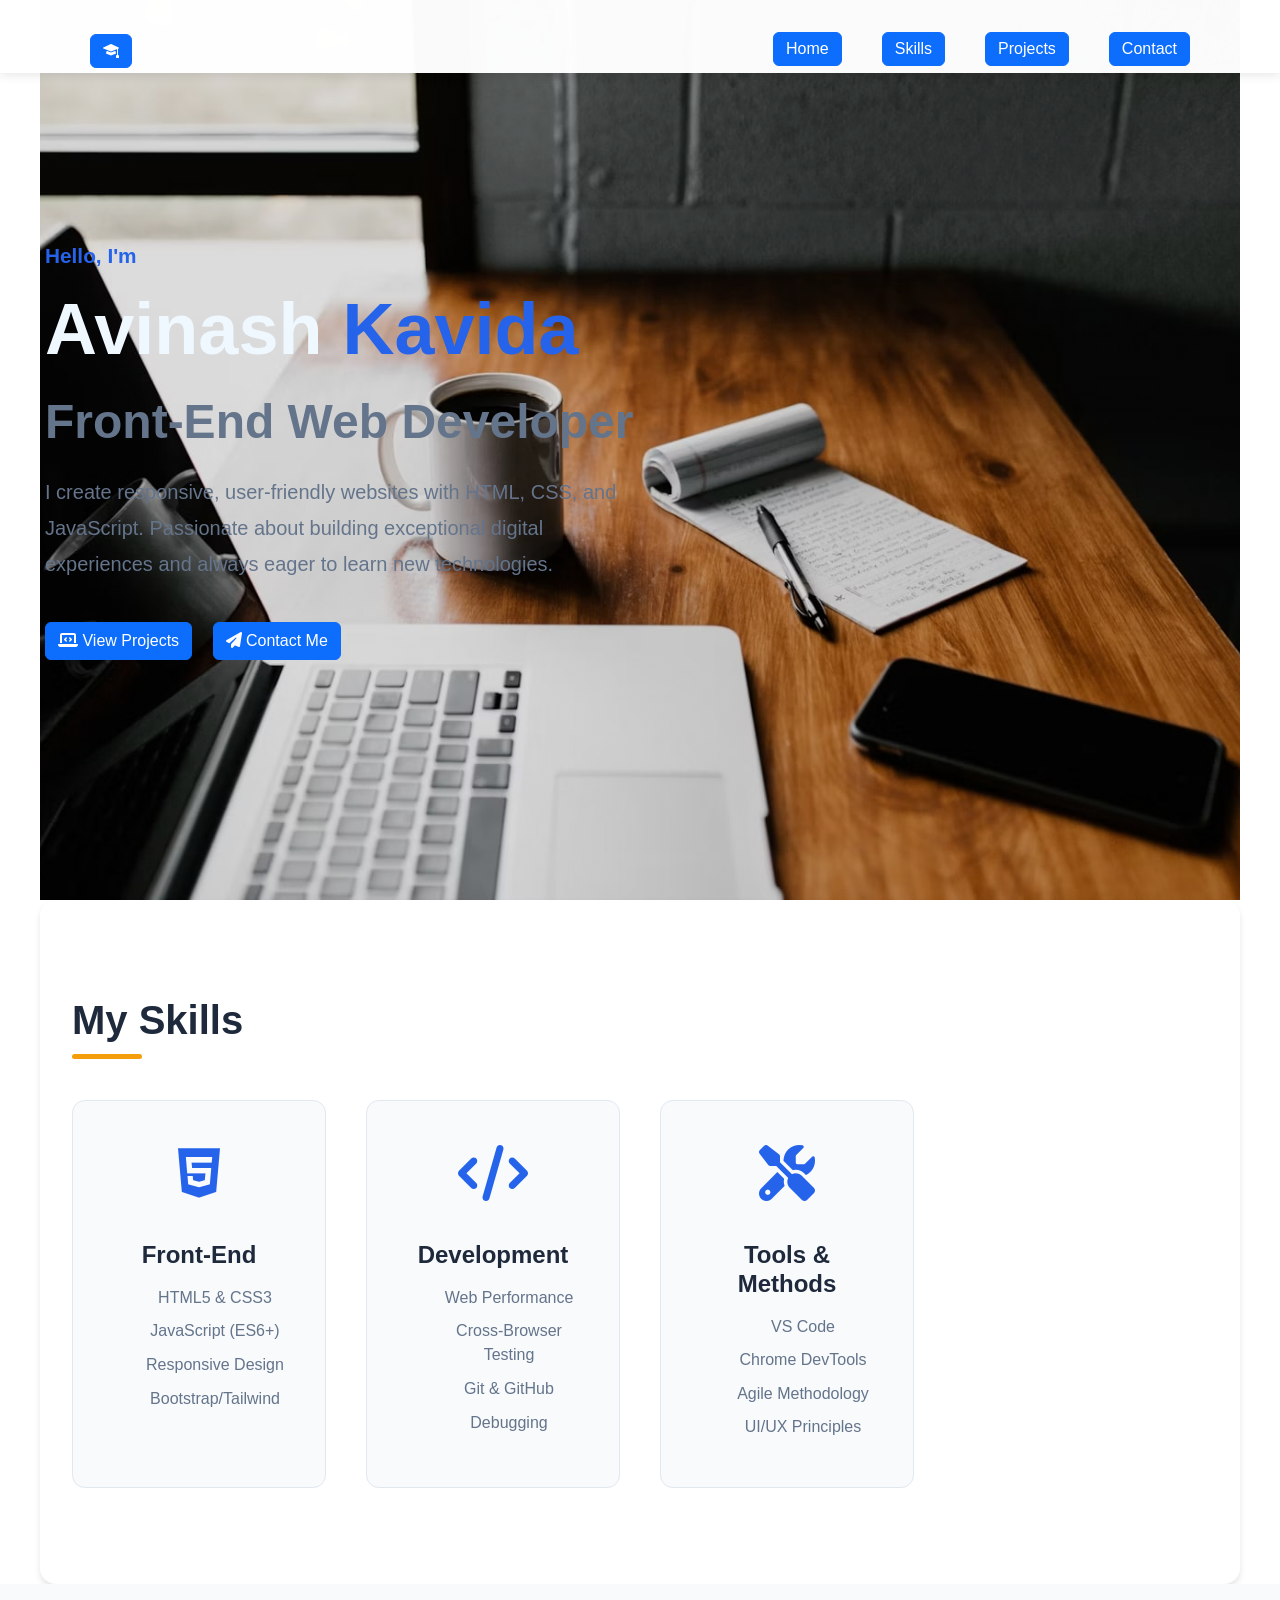
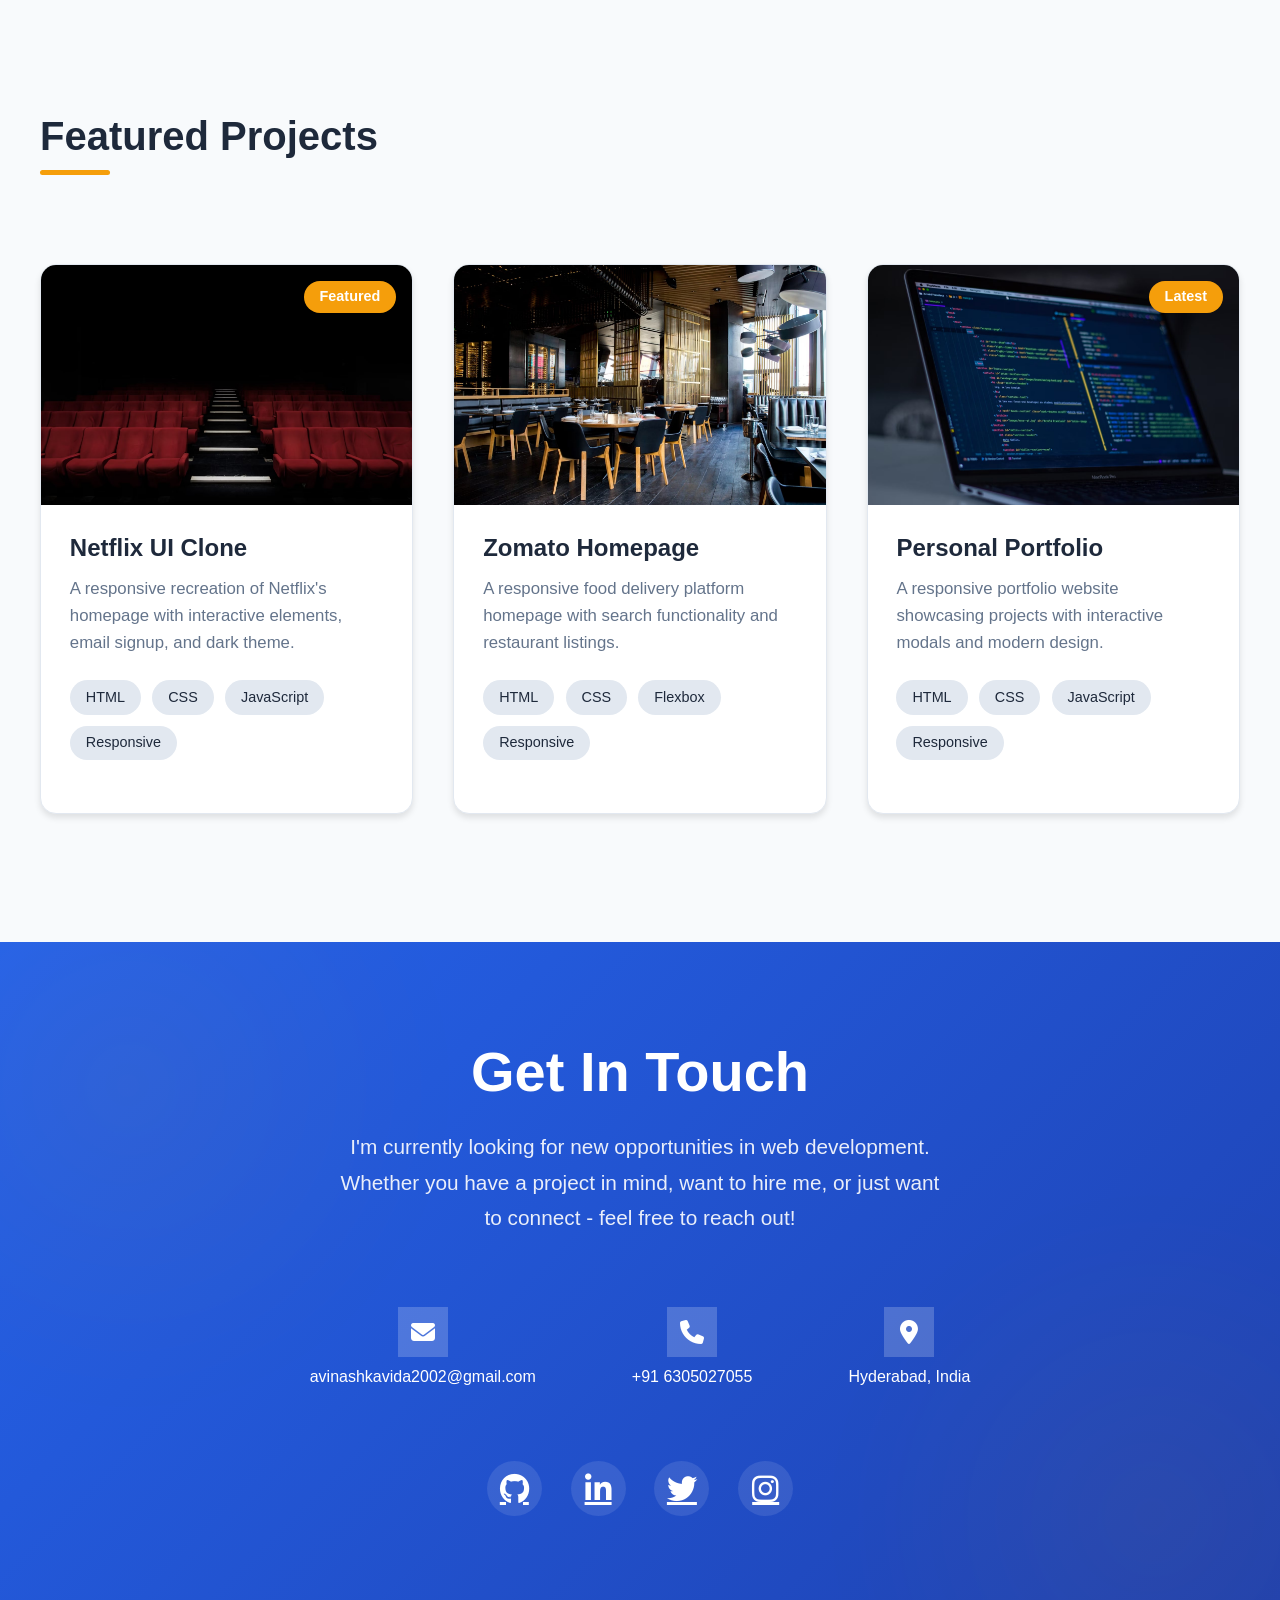
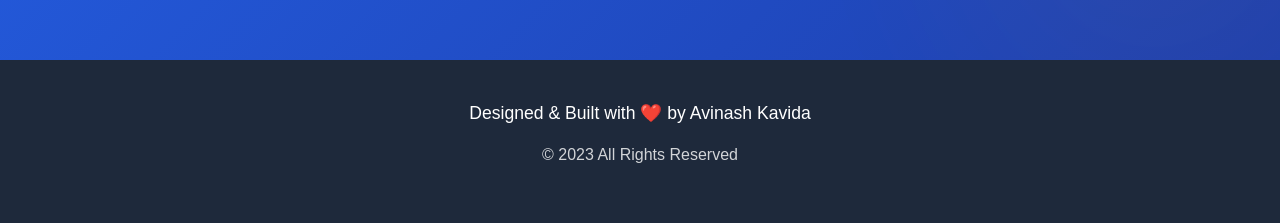
==== commit 3ff37fc2: "avi" ====
--- a/portfolio/index.html
+++ b/portfolio/index.html
@@ -16,7 +16,8 @@
      <header>
   <nav class="navbar">
     <div class="logo">
-      <i class="bi bi-mortarboard-fill"></i>
+      <!-- <i class="bi bi-mortarboard-fill"></i> -->
+      <a href="#hero"><button class="btn btn-primary py-1"><i class="bi bi-mortarboard-fill"></i></button></a>
         <a href=""></a>
     </div>
     <div class="nav-links">
@@ -362,11 +363,11 @@
                     </div> -->
               <div class="contact-item">
               <i class="fas fa-envelope"></i>
-              <a href="#"><span>avinashkavida2002@gmail.com</span></a>
+              <a href="https://mail.google.com/mail/u/0/#sent?compose=new"><span>avinashkavida2002@gmail.com</span></a>
               </div>
                <div class="contact-item">
                    <i class="fas fa-phone"></i>
-                   <span>+91 6305027055</span>
+                   <a href="tel:+916305027055"><span>+91 6305027055</span></a>
 
                 </div>
                 <div class="contact-item">
--- a/portfolio/style.css
+++ b/portfolio/style.css
@@ -49,18 +49,33 @@
             display: flex;
             justify-content: space-between;
             align-items: center;
-            max-width: 1200px;
+            max-width: 1100px;
+            padding: 0 1.5rem;
+            height: 35px;
+            position: relative;
             margin: 0 auto;
+
             
         }
 
         .logo {
+            
             font-size: 1.8rem;
             font-weight: 700;
-            color: var(--primary);
-            display: flex;
-            align-items: center;
-            gap: 0.5rem;
+            display: flex;
+            align-items: center;
+            position: relative;
+            font-family: 'Poppins', sans-serif;
+            text-transform: uppercase;
+            letter-spacing: 1px;
+            font-weight: 600;
+            color: var(--dark);
+            text-decoration: none;
+            cursor: pointer;
+            transition: var(--transition);
+        }
+        .logo:hover {
+            color: var(--primary);
         }
 
         .logo span {
@@ -114,7 +129,6 @@
              align-items: center;
           background: linear-gradient(rgba(0, 0, 0, 0.10), rgba(0, 0, 0, 0.15)), 
                         url('./image/img.jpg') no-repeat center center/cover;
-          
 
             max-width: 1200px;
             margin: 0 auto;
@@ -558,13 +572,34 @@
             display: flex;
             justify-content: center;
             gap: 3rem;
-            /* color: white; */
             margin-bottom: 3rem;
             flex-wrap: wrap;
          }
          .contact-item {
-            display: flex;
-         }
+            color: white;
+            display: flex;
+            flex-direction: column;
+            gap: 0.5rem;
+            padding: 1.5rem;
+            border-radius: 0.8rem;
+            align-items: center;
+            text-align: center;
+         }
+            .contact-item h4 {
+                font-size: 1.2rem;
+                font-weight: 600;
+                margin-bottom: 0.5rem;
+            }
+            .contact-item p {
+                font-size: 1rem;
+                color: var(--gray);
+            }
+            .contact-item a {
+                color: white;
+                text-decoration: none;
+                font-weight: 500;
+                transition: var(--transition);
+            }
          .contact-item i{
             background-color: rgba(255, 255, 255, 0.2);
             width: 50px;
@@ -572,13 +607,7 @@
             display: flex;
             align-items: center;
             justify-content: center;
-            flex-direction: column;
             font-size: 1.5rem;
-         }
-         .contact-item a{
-            color: white;
-            text-decoration: none;
-            transition: var(--transition);
          }
          .social-links{
             display: flex;
